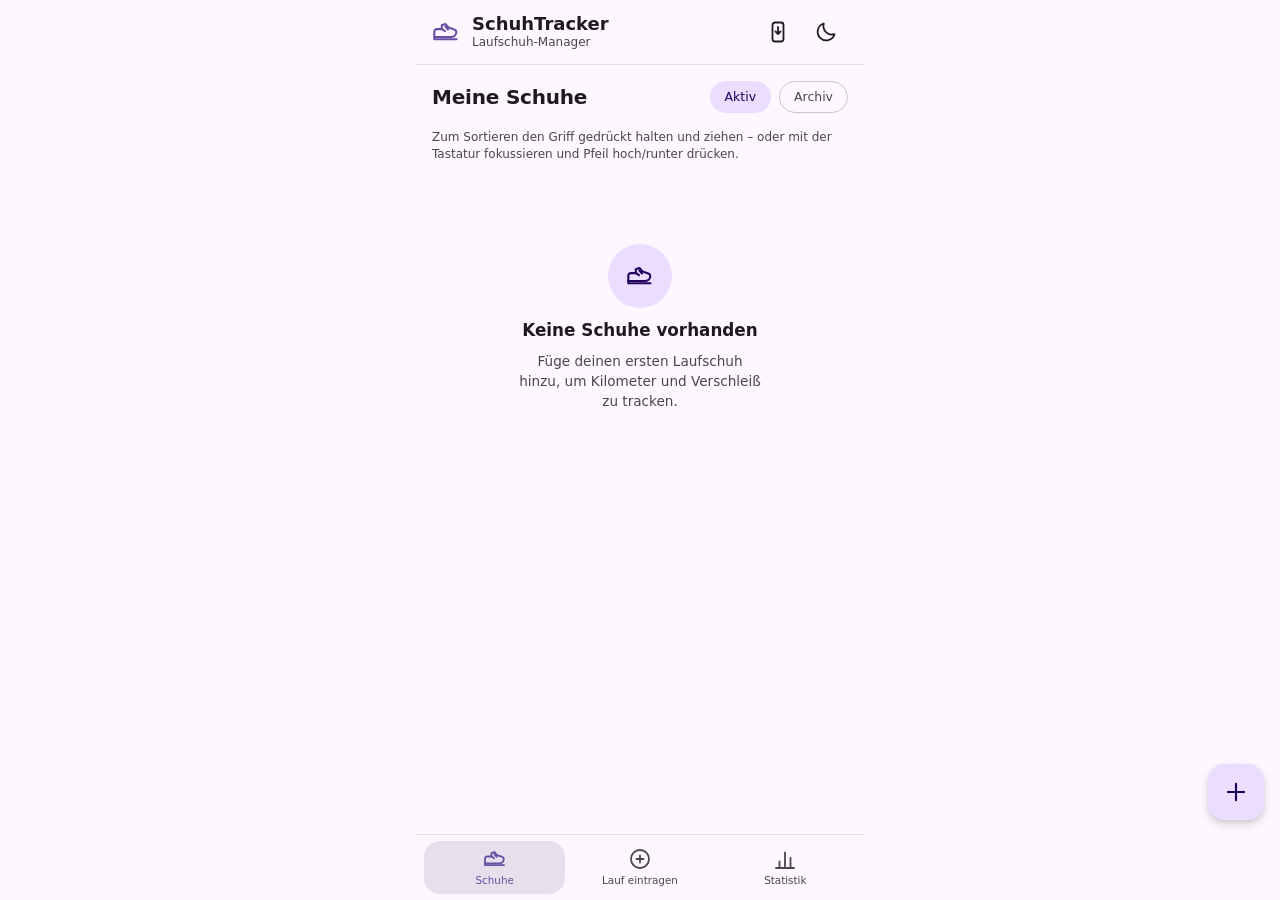
==== index.html @ de351fb3 "Initial SchuhTracker PWA implementation Adds the first complete version of SchuhTracker as a static," ====
<!DOCTYPE html>
<html lang="de">
<head>
<meta charset="utf-8">
<meta name="viewport" content="width=device-width, initial-scale=1">
<title>SchuhTracker</title>
<!-- Einstiegspunkt ist shoetracker.html. Diese Datei sorgt nur dafür, dass das
     Verzeichnis-Root (z.B. GitHub Pages unter /RunTrek/) nicht ins Leere läuft.
     Meta-Refresh statt Script: funktioniert auch ohne JavaScript. -->
<meta http-equiv="refresh" content="0; url=./shoetracker.html">
<link rel="canonical" href="./shoetracker.html">
<meta name="robots" content="noindex, follow">
<link rel="stylesheet" href="./assets/css/app.css">
</head>
<body>
<p class="noscript">
  SchuhTracker wird geladen … <a href="./shoetracker.html">Weiter zur App</a>
</p>
</body>
</html>
---- assets/css/app.css ----
/* SchuhTracker – Material-3-inspiriertes Design ohne externe Abhängigkeiten.
   Keine Webfonts, keine CDNs: alles lädt lokal und funktioniert offline. */

/* ---------- Design Tokens ---------- */
:root {
  color-scheme: light;

  --surface: #fef7ff;
  --surface-1: #f6f0f8;
  --surface-2: #efe7f2;
  --surface-variant: #e7e0ec;
  --on-surface: #1d1b20;
  --on-surface-variant: #49454f;

  --primary: #6750a4;
  --on-primary: #ffffff;
  --primary-container: #eaddff;
  --on-primary-container: #21005d;

  --outline-variant: #cac4d0;

  --error: #b3261e;
  --error-container: #f9dedc;

  --ok: #1e7a53;
  --ok-bg: #d5f2e4;
  --ok-fg: #0b4630;
  --warn: #9a6400;
  --warn-bg: #fdefcf;
  --warn-fg: #4f3400;
  --worn: #b3261e;
  --worn-bg: #fadad7;
  --worn-fg: #601410;

  --scrim: rgba(28, 25, 33, 0.5);
  --shadow-1: 0 1px 2px rgba(0, 0, 0, 0.12), 0 1px 3px rgba(0, 0, 0, 0.08);
  --shadow-2: 0 4px 10px rgba(0, 0, 0, 0.14), 0 2px 4px rgba(0, 0, 0, 0.08);

  --radius-s: 12px;
  --radius-m: 16px;
  --radius-l: 24px;

  --page: 448px;
  --nav-h: 64px;

  /* Systemschriften: optisch nah an Inter, aber ohne Netzwerk-Request. */
  --font: "Segoe UI Variable Text", "Segoe UI", system-ui, -apple-system,
    "Helvetica Neue", Roboto, "Noto Sans", Arial, sans-serif;
}

/* Dunkles Design. Bewusst zweimal notiert statt via light-dark(): diese
   Variante funktioniert auch in älteren WebViews.
   1) explizite Wahl des Nutzers, 2) Systemeinstellung ohne Gegenwahl. */
:root[data-theme="dark"] {
  color-scheme: dark;

  --surface: #141218;
  --surface-1: #1d1b20;
  --surface-2: #252229;
  --surface-variant: #2b2930;
  --on-surface: #e6e1e5;
  --on-surface-variant: #cac4d0;

  --primary: #d0bcff;
  --on-primary: #381e72;
  --primary-container: #4f378b;
  --on-primary-container: #eaddff;

  --outline-variant: #49454f;

  --error: #f2b8b5;
  --error-container: #8c1d18;

  --ok: #62d3a4;
  --ok-bg: #123d2c;
  --ok-fg: #9ef2cb;
  --warn: #efbe58;
  --warn-bg: #43330a;
  --warn-fg: #ffdf9e;
  --worn: #f2b8b5;
  --worn-bg: #4d1512;
  --worn-fg: #ffdad6;

  --scrim: rgba(0, 0, 0, 0.62);
}

@media (prefers-color-scheme: dark) {
  :root:not([data-theme="light"]) {
    color-scheme: dark;

    --surface: #141218;
    --surface-1: #1d1b20;
    --surface-2: #252229;
    --surface-variant: #2b2930;
    --on-surface: #e6e1e5;
    --on-surface-variant: #cac4d0;

    --primary: #d0bcff;
    --on-primary: #381e72;
    --primary-container: #4f378b;
    --on-primary-container: #eaddff;

    --outline-variant: #49454f;

    --error: #f2b8b5;
    --error-container: #8c1d18;

    --ok: #62d3a4;
    --ok-bg: #123d2c;
    --ok-fg: #9ef2cb;
    --warn: #efbe58;
    --warn-bg: #43330a;
    --warn-fg: #ffdf9e;
    --worn: #f2b8b5;
    --worn-bg: #4d1512;
    --worn-fg: #ffdad6;

    --scrim: rgba(0, 0, 0, 0.62);
  }
}

/* ---------- Reset ---------- */
*,
*::before,
*::after { box-sizing: border-box; }

html { -webkit-text-size-adjust: 100%; }

body {
  margin: 0;
  min-height: 100svh;
  display: flex;
  flex-direction: column;
  font-family: var(--font);
  font-size: 15px;
  line-height: 1.45;
  background: var(--surface);
  color: var(--on-surface);
  -webkit-tap-highlight-color: transparent;
  overscroll-behavior-y: contain;
}

/* Muss !important sein: Komponenten setzen display (grid/flex) und würden
   die UA-Regel für [hidden] sonst aushebeln. */
[hidden] { display: none !important; }

h1, h2, h3, h4, p, figure { margin: 0; }
img, svg { max-width: 100%; }
button, input, select, textarea { font: inherit; color: inherit; }

:where(a) { color: var(--primary); }

:focus-visible {
  outline: 2px solid var(--primary);
  outline-offset: 2px;
  border-radius: 6px;
}

.visually-hidden {
  position: absolute;
  width: 1px; height: 1px;
  margin: -1px; padding: 0;
  overflow: hidden;
  clip-path: inset(50%);
  white-space: nowrap;
}

.icon {
  width: 24px;
  height: 24px;
  flex: none;
  fill: none;
  stroke: currentColor;
  stroke-width: 1.8;
  stroke-linecap: round;
  stroke-linejoin: round;
}
.icon--sm { width: 18px; height: 18px; stroke-width: 2; }
.icon--lg { width: 28px; height: 28px; }
.icon--solid { fill: currentColor; stroke: none; }

/* ---------- App Bar ---------- */
.app-bar {
  position: sticky;
  top: 0;
  z-index: 30;
  display: flex;
  align-items: center;
  justify-content: space-between;
  gap: 12px;
  width: 100%;
  max-width: var(--page);
  margin-inline: auto;
  padding: 10px 16px;
  padding-top: calc(10px + env(safe-area-inset-top));
  background: var(--surface);
  border-bottom: 1px solid var(--surface-variant);
}

.app-bar__brand {
  display: flex;
  align-items: center;
  gap: 12px;
  min-width: 0;
}
.app-bar__brand > .icon { color: var(--primary); }
.app-bar__title { font-size: 1.125rem; font-weight: 600; line-height: 1.2; }
.app-bar__subtitle { font-size: 0.75rem; color: var(--on-surface-variant); }
.app-bar__actions { display: flex; align-items: center; gap: 4px; }

/* ---------- Layout ---------- */
.main {
  flex: 1;
  width: 100%;
  max-width: var(--page);
  margin-inline: auto;
  padding: 16px 16px calc(var(--nav-h) + 40px + env(safe-area-inset-bottom));
}

.panel { display: grid; gap: 16px; }

.panel__head {
  display: flex;
  align-items: center;
  justify-content: space-between;
  gap: 12px;
  flex-wrap: wrap;
}
.panel__title { font-size: 1.25rem; font-weight: 700; letter-spacing: -0.01em; }
.section-title { font-size: 0.95rem; font-weight: 600; }
.hint { font-size: 0.75rem; color: var(--on-surface-variant); }

.row { display: flex; gap: 10px; }
.row > .btn { flex: 1; }

/* ---------- Buttons ---------- */
.btn {
  display: inline-flex;
  align-items: center;
  justify-content: center;
  gap: 8px;
  min-height: 44px;
  padding: 10px 18px;
  border: 1px solid transparent;
  border-radius: var(--radius-s);
  background: transparent;
  font-size: 0.875rem;
  font-weight: 500;
  cursor: pointer;
  transition: background-color 0.15s, opacity 0.15s, border-color 0.15s;
}
.btn:disabled { opacity: 0.5; cursor: not-allowed; }

.btn--filled { background: var(--primary); color: var(--on-primary); box-shadow: var(--shadow-1); }
.btn--filled:hover:not(:disabled) { opacity: 0.92; }

.btn--tonal { background: var(--primary-container); color: var(--on-primary-container); }
.btn--tonal:hover:not(:disabled) { opacity: 0.9; }

.btn--outline { border-color: var(--outline-variant); color: var(--on-surface); }
.btn--outline:hover:not(:disabled) { background: var(--surface-variant); }

.btn--danger { border-color: var(--error); color: var(--error); }
.btn--danger:hover:not(:disabled) { background: var(--error-container); }

.btn--block { width: 100%; }
.btn--small { min-height: 36px; padding: 6px 12px; font-size: 0.78rem; }

.icon-btn {
  display: inline-flex;
  align-items: center;
  justify-content: center;
  width: 44px;
  height: 44px;
  border: 0;
  border-radius: 50%;
  background: transparent;
  color: inherit;
  cursor: pointer;
  transition: background-color 0.15s;
}
.icon-btn:hover { background: var(--surface-variant); }
.icon-btn--danger { color: var(--error); width: 36px; height: 36px; }

.fab {
  position: fixed;
  right: max(16px, env(safe-area-inset-right));
  bottom: calc(var(--nav-h) + 16px + env(safe-area-inset-bottom));
  z-index: 40;
  display: inline-flex;
  align-items: center;
  justify-content: center;
  width: 56px;
  height: 56px;
  border: 0;
  border-radius: var(--radius-m);
  background: var(--primary-container);
  color: var(--on-primary-container);
  box-shadow: var(--shadow-2);
  cursor: pointer;
  transition: transform 0.15s;
}
.fab:hover { transform: scale(1.05); }

/* ---------- Filter Chips ---------- */
.chips { display: flex; gap: 8px; }
.chip {
  min-height: 32px;
  padding: 4px 14px;
  border: 1px solid var(--outline-variant);
  border-radius: 999px;
  background: transparent;
  color: var(--on-surface-variant);
  font-size: 0.78rem;
  font-weight: 500;
  cursor: pointer;
  transition: background-color 0.15s, color 0.15s, border-color 0.15s;
}
.chip[aria-pressed="true"] {
  background: var(--primary-container);
  border-color: transparent;
  color: var(--on-primary-container);
}

/* ---------- Cards ---------- */
.card {
  display: grid;
  gap: 12px;
  padding: 16px;
  border: 1px solid var(--surface-variant);
  border-radius: var(--radius-l);
  background: var(--surface-1);
}

.shoe-list { display: grid; gap: 12px; list-style: none; margin: 0; padding: 0; }

/* Grid- und Flex-Kinder haben min-width:auto und würden sonst von langen
   Modellnamen aufgebläht -> horizontaler Scroll auf dem Handy. */
.shoe-list > li,
.shoe__head,
.meter,
.run__main { min-width: 0; }

.shoe {
  display: grid;
  gap: 12px;
  padding: 14px 16px;
  border: 1px solid var(--surface-variant);
  border-radius: var(--radius-l);
  background: var(--surface-1);
  transition: border-color 0.15s, box-shadow 0.15s;
}
.shoe:hover { border-color: var(--primary); }
.shoe.is-dragging {
  opacity: 0.6;
  box-shadow: var(--shadow-2);
  border-color: var(--primary);
}

.shoe__head { display: flex; align-items: center; gap: 10px; }
.shoe__handle {
  flex: none;
  width: 36px; height: 36px;
  margin-left: -6px;
  border: 0;
  border-radius: 8px;
  background: transparent;
  color: var(--on-surface-variant);
  cursor: grab;
  touch-action: none;
  display: inline-flex;
  align-items: center;
  justify-content: center;
}
.shoe__handle:active { cursor: grabbing; }
.shoe__handle:hover { background: var(--surface-variant); }

.shoe__emoji {
  flex: none;
  width: 44px; height: 44px;
  display: grid;
  place-items: center;
  border-radius: var(--radius-m);
  background: var(--surface);
  box-shadow: var(--shadow-1);
  font-size: 1.35rem;
}

.shoe__open {
  flex: 1;
  min-width: 0;
  display: flex;
  align-items: center;
  gap: 10px;
  padding: 0;
  border: 0;
  background: transparent;
  text-align: left;
  cursor: pointer;
}
.shoe__text { min-width: 0; }
.shoe__name {
  display: block;
  font-size: 1rem;
  font-weight: 700;
  line-height: 1.25;
  overflow: hidden;
  text-overflow: ellipsis;
  white-space: nowrap;
}
.shoe__brand {
  display: block;
  font-size: 0.75rem;
  color: var(--on-surface-variant);
  overflow: hidden;
  text-overflow: ellipsis;
  white-space: nowrap;
}

.badge {
  flex: none;
  padding: 3px 10px;
  border-radius: 999px;
  font-size: 0.68rem;
  font-weight: 600;
  white-space: nowrap;
}
.badge--ok { background: var(--ok-bg); color: var(--ok-fg); }
.badge--warn { background: var(--warn-bg); color: var(--warn-fg); }
.badge--worn { background: var(--worn-bg); color: var(--worn-fg); }

/* ---------- Progress ---------- */
.meter { display: grid; gap: 5px; }
.meter__labels {
  display: flex;
  justify-content: space-between;
  gap: 8px;
  font-size: 0.75rem;
  color: var(--on-surface-variant);
}
/* Linke Beschriftung kürzt, der Wert rechts bleibt immer vollständig lesbar. */
.meter__labels > span {
  min-width: 0;
  overflow: hidden;
  text-overflow: ellipsis;
  white-space: nowrap;
}
.meter__labels > b {
  flex: none;
  white-space: nowrap;
  color: var(--on-surface);
}
.meter__track {
  height: 10px;
  border-radius: 999px;
  background: var(--surface-variant);
  overflow: hidden;
}
.meter__bar {
  height: 100%;
  width: var(--value, 0%);
  border-radius: 999px;
  background: var(--ok);
  transition: width 0.45s ease;
}
.meter--ok .meter__bar { background: var(--ok); }
.meter--warn .meter__bar { background: var(--warn); }
.meter--worn .meter__bar { background: var(--worn); }
.meter--thin .meter__track { height: 8px; }

/* ---------- Forms ---------- */
.form { display: grid; gap: 16px; }
.field { display: grid; gap: 6px; }
.field__label { font-size: 0.75rem; font-weight: 500; color: var(--on-surface-variant); }
.field__row { display: grid; grid-template-columns: 1fr 1fr; gap: 12px; }

.input {
  width: 100%;
  min-height: 48px;
  padding: 12px 14px;
  border: 1px solid var(--outline-variant);
  border-radius: var(--radius-s);
  background: var(--surface);
  font-size: 0.9rem;
  transition: border-color 0.15s;
}
.input:focus { outline: none; border-color: var(--primary); box-shadow: inset 0 0 0 1px var(--primary); }
.input:user-invalid { border-color: var(--error); }
textarea.input { min-height: 72px; resize: vertical; }

.input-affix { position: relative; display: flex; align-items: center; }
.input-affix .input { padding-right: 44px; }
.input-affix__unit {
  position: absolute;
  right: 14px;
  font-size: 0.78rem;
  color: var(--on-surface-variant);
  pointer-events: none;
}

.emoji-field { display: flex; align-items: center; gap: 12px; }
.emoji-field .input { width: 72px; text-align: center; font-size: 1.35rem; }

/* ---------- Stats ---------- */
.stat-grid { display: grid; grid-template-columns: repeat(2, 1fr); gap: 12px; }
.stat {
  padding: 14px 16px;
  border: 1px solid var(--surface-variant);
  border-radius: var(--radius-m);
  background: var(--surface-1);
}
.stat__label { font-size: 0.72rem; color: var(--on-surface-variant); }
.stat__value { margin-top: 4px; font-size: 1.5rem; font-weight: 700; }
.stat__value--accent { color: var(--primary); }

.wear-list { display: grid; gap: 14px; }

/* ---------- Run list ---------- */
.run-list { display: grid; gap: 8px; list-style: none; margin: 0; padding: 0; }
.run {
  display: flex;
  align-items: center;
  justify-content: space-between;
  gap: 10px;
  padding: 10px 14px;
  border-radius: var(--radius-m);
  background: var(--surface-2);
  font-size: 0.8rem;
}
.run__main { min-width: 0; }
.run__distance { font-weight: 700; }
.run__shoe { color: var(--on-surface-variant); }
.run__notes {
  margin-top: 2px;
  font-size: 0.72rem;
  color: var(--on-surface-variant);
  overflow-wrap: anywhere;
}
.run__date { flex: none; color: var(--on-surface-variant); white-space: nowrap; }
.run-scroll { max-height: 210px; overflow-y: auto; padding-right: 4px; }

/* ---------- Empty state ---------- */
.empty {
  display: grid;
  justify-items: center;
  gap: 10px;
  padding: 48px 16px;
  text-align: center;
}
.empty__icon {
  display: grid;
  place-items: center;
  width: 64px; height: 64px;
  border-radius: 50%;
  background: var(--primary-container);
  color: var(--on-primary-container);
}
.empty__title { font-size: 1.05rem; font-weight: 600; }
.empty__text { max-width: 28ch; font-size: 0.85rem; color: var(--on-surface-variant); }

/* ---------- Bottom navigation ---------- */
.bottom-nav {
  position: fixed;
  left: 0; right: 0; bottom: 0;
  z-index: 30;
  display: flex;
  justify-content: space-around;
  align-items: stretch;
  gap: 4px;
  width: 100%;
  max-width: var(--page);
  margin-inline: auto;
  padding: 6px 8px;
  padding-bottom: calc(6px + env(safe-area-inset-bottom));
  background: var(--surface);
  border-top: 1px solid var(--surface-variant);
}
.nav-tab {
  flex: 1;
  display: grid;
  justify-items: center;
  gap: 2px;
  min-height: 52px;
  padding: 6px 4px;
  border: 0;
  border-radius: var(--radius-m);
  background: transparent;
  color: var(--on-surface-variant);
  font-size: 0.65rem;
  font-weight: 500;
  cursor: pointer;
  transition: color 0.15s, background-color 0.15s;
}
.nav-tab[aria-selected="true"] { color: var(--primary); background: var(--surface-variant); }

/* ---------- Dialogs ---------- */
.dialog {
  width: min(100%, var(--page));
  max-height: 88svh;
  margin: auto auto 0;
  padding: 0;
  border: 0;
  border-radius: var(--radius-l) var(--radius-l) 0 0;
  background: var(--surface);
  color: var(--on-surface);
  box-shadow: var(--shadow-2);
  overflow: hidden;
}
.dialog::backdrop { background: var(--scrim); }
.dialog__inner {
  max-height: 88svh;
  overflow-y: auto;
  padding: 20px 20px calc(20px + env(safe-area-inset-bottom));
  display: grid;
  gap: 16px;
}
.dialog__head {
  display: flex;
  align-items: flex-start;
  justify-content: space-between;
  gap: 12px;
}
.dialog__title { font-size: 1.05rem; font-weight: 700; line-height: 1.25; }
.dialog__text { font-size: 0.875rem; color: var(--on-surface-variant); }
.dialog__actions { display: flex; gap: 10px; }
.dialog__actions .btn { flex: 1; }
.dialog__actions .btn--shrink { flex: 0 0 auto; padding-inline: 16px; }

.detail-head { display: flex; align-items: center; gap: 12px; min-width: 0; }
.detail-head > div { min-width: 0; }
.dialog__title { overflow-wrap: anywhere; }
.detail-head__emoji { font-size: 1.75rem; }
.detail-head__brand { font-size: 0.75rem; color: var(--on-surface-variant); }

.detail-grid { display: grid; grid-template-columns: 1fr 1fr; gap: 12px; }
.detail-cell {
  padding: 10px 14px;
  border-radius: var(--radius-s);
  background: var(--surface-2);
}
.detail-cell__label { display: block; font-size: 0.72rem; color: var(--on-surface-variant); }
.detail-cell__value { font-weight: 500; }

@media (min-width: 640px) {
  .dialog { margin: auto; border-radius: var(--radius-l); }
}

/* ---------- Toast ---------- */
.toast {
  position: fixed;
  left: 50%;
  bottom: calc(var(--nav-h) + 24px + env(safe-area-inset-bottom));
  z-index: 60;
  transform: translate(-50%, 8px);
  max-width: min(92vw, 400px);
  padding: 10px 16px;
  border: 0;
  border-radius: var(--radius-s);
  background: var(--on-surface);
  color: var(--surface);
  font-size: 0.8rem;
  font-weight: 500;
  text-align: center;
  box-shadow: var(--shadow-2);
  opacity: 0;
  visibility: hidden;
  transition: opacity 0.2s, transform 0.2s, visibility 0.2s;
}
.toast.is-visible { opacity: 1; visibility: visible; transform: translate(-50%, 0); }
.toast--action { cursor: pointer; text-decoration: underline; }

/* ---------- noscript ---------- */
.noscript {
  margin: 16px;
  padding: 14px 16px;
  border-radius: var(--radius-m);
  background: var(--error-container);
  color: var(--on-surface);
  font-size: 0.85rem;
}

/* ---------- Motion ---------- */
@media (prefers-reduced-motion: reduce) {
  *, *::before, *::after {
    animation-duration: 0.01ms !important;
    transition-duration: 0.01ms !important;
    scroll-behavior: auto !important;
  }
}
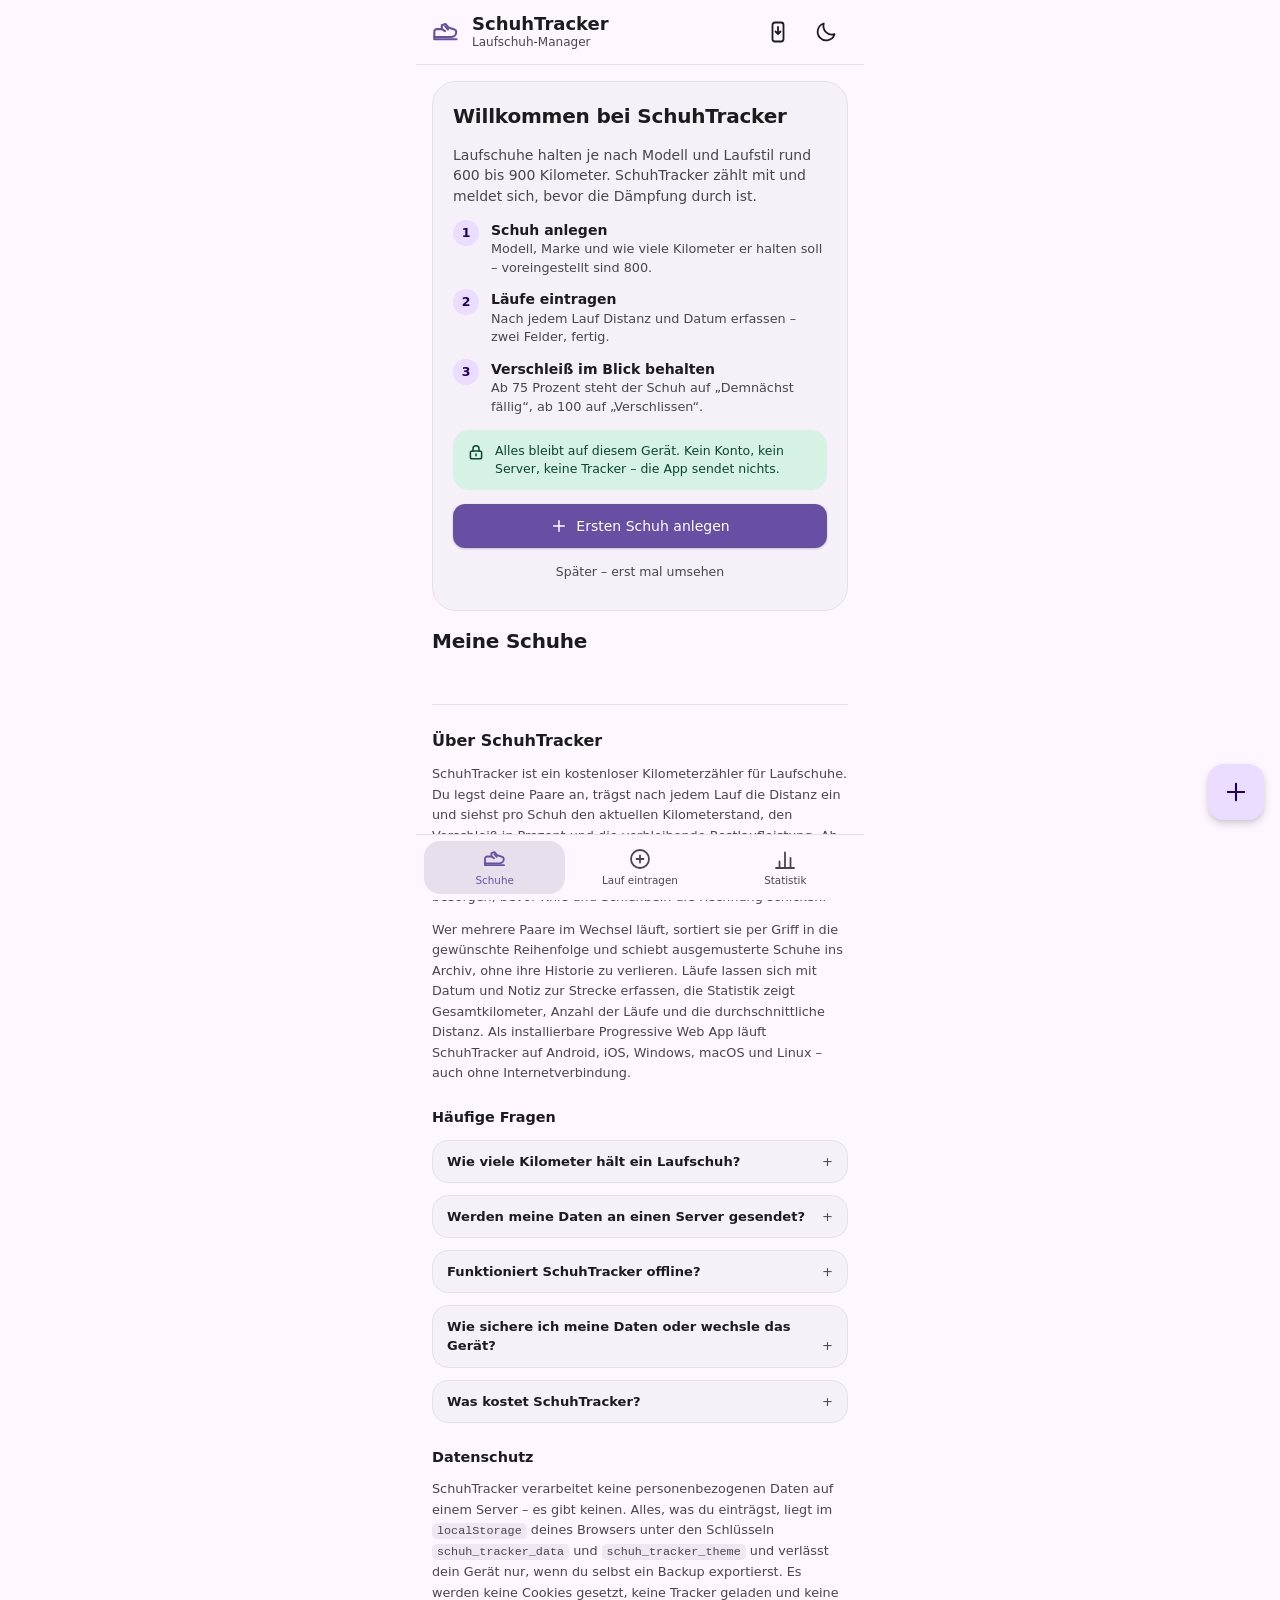
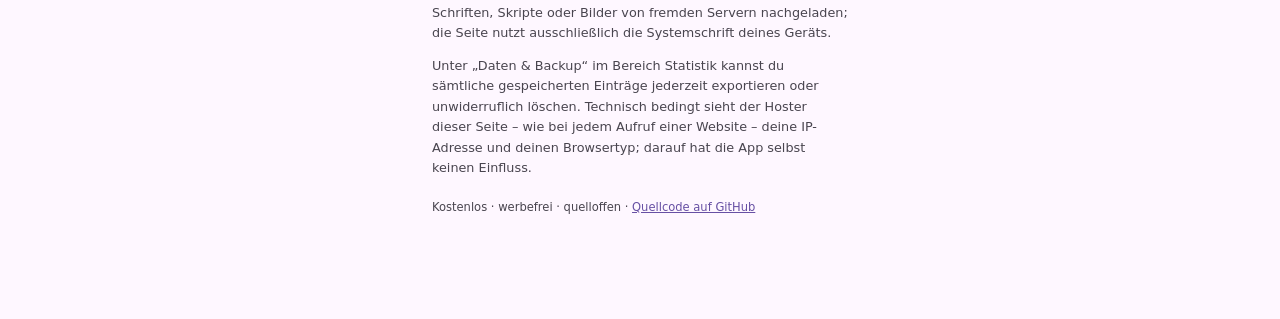
==== commit 5725d443: "Make index.html primary app shell Moves the full SchuhTracker app from `shoetracker.html` to `index." ====
--- a/index.html
+++ b/index.html
@@ -2,19 +2,651 @@
 <html lang="de">
 <head>
 <meta charset="utf-8">
-<meta name="viewport" content="width=device-width, initial-scale=1">
-<title>SchuhTracker</title>
-<!-- Einstiegspunkt ist shoetracker.html. Diese Datei sorgt nur dafür, dass das
-     Verzeichnis-Root (z.B. GitHub Pages unter /RunTrek/) nicht ins Leere läuft.
-     Meta-Refresh statt Script: funktioniert auch ohne JavaScript. -->
-<meta http-equiv="refresh" content="0; url=./shoetracker.html">
-<link rel="canonical" href="./shoetracker.html">
-<meta name="robots" content="noindex, follow">
+<meta name="viewport" content="width=device-width, initial-scale=1, viewport-fit=cover">
+
+<!-- Strikte CSP: keine externen Quellen, kein inline-Script, kein eval.
+     frame-ancestors/X-Frame-Options gehören in HTTP-Header (siehe _headers). -->
+<meta http-equiv="Content-Security-Policy" content="default-src 'none'; script-src 'self'; style-src 'self'; img-src 'self' data:; font-src 'self'; connect-src 'self'; manifest-src 'self'; worker-src 'self'; base-uri 'none'; form-action 'none'">
+<meta name="referrer" content="no-referrer">
+
+<title>SchuhTracker – Laufschuh-Kilometerzähler &amp; Verschleiß-Tracker</title>
+<meta name="description" content="SchuhTracker zählt die Kilometer deiner Laufschuhe, warnt vor Verschleiß und funktioniert offline. Installierbare PWA, alle Daten bleiben auf deinem Gerät – ohne Konto, ohne Tracking.">
+<meta name="robots" content="index, follow, max-image-preview:large">
+<meta name="author" content="RunTrek">
+<link rel="canonical" href="https://manuel-steinberg.github.io/RunTrek/">
+
+<meta property="og:type" content="website">
+<meta property="og:locale" content="de_DE">
+<meta property="og:site_name" content="SchuhTracker">
+<meta property="og:title" content="SchuhTracker – Laufschuh-Kilometerzähler">
+<meta property="og:description" content="Kilometer deiner Laufschuhe tracken, Verschleiß im Blick behalten – offline, ohne Konto, ohne Tracking.">
+<meta property="og:url" content="https://manuel-steinberg.github.io/RunTrek/">
+<meta property="og:image" content="https://manuel-steinberg.github.io/RunTrek/assets/og/og-image.png">
+<meta property="og:image:type" content="image/png">
+<meta property="og:image:width" content="1200">
+<meta property="og:image:height" content="630">
+<meta property="og:image:alt" content="SchuhTracker: zwei Laufschuh-Karten mit Kilometerstand und Verschleißbalken, daneben die Gesamtkilometer.">
+<meta name="twitter:card" content="summary_large_image">
+<meta name="twitter:title" content="SchuhTracker – Laufschuh-Kilometerzähler">
+<meta name="twitter:description" content="Kilometer deiner Laufschuhe tracken, Verschleiß im Blick behalten – offline, ohne Konto, ohne Tracking.">
+<meta name="twitter:image" content="https://manuel-steinberg.github.io/RunTrek/assets/og/og-image.png">
+<meta name="twitter:image:alt" content="SchuhTracker: zwei Laufschuh-Karten mit Kilometerstand und Verschleißbalken, daneben die Gesamtkilometer.">
+
+<meta name="theme-color" content="#fef7ff" media="(prefers-color-scheme: light)">
+<meta name="theme-color" content="#141218" media="(prefers-color-scheme: dark)">
+<meta name="color-scheme" content="light dark">
+<meta name="mobile-web-app-capable" content="yes">
+<meta name="apple-mobile-web-app-capable" content="yes">
+<meta name="apple-mobile-web-app-title" content="SchuhTracker">
+<meta name="apple-mobile-web-app-status-bar-style" content="black-translucent">
+
+<link rel="manifest" href="./manifest.webmanifest">
+<link rel="icon" href="./assets/icons/icon.svg" type="image/svg+xml">
+<link rel="apple-touch-icon" href="./assets/icons/apple-touch-icon.png">
 <link rel="stylesheet" href="./assets/css/app.css">
+<!-- Blockierend und winzig: setzt das Theme vor dem ersten Frame und fängt
+     beforeinstallprompt ab, bevor ein defer-Script laufen könnte. -->
+<script src="./assets/js/boot.js"></script>
+<script src="./assets/js/app.js" defer></script>
+
+<script type="application/ld+json">
+{
+  "@context": "https://schema.org",
+  "@type": "WebApplication",
+  "name": "SchuhTracker",
+  "alternateName": "Laufschuh-Kilometerzähler",
+  "description": "Progressive Web App zum Tracken der Laufleistung von Laufschuhen. Funktioniert offline, speichert alle Daten ausschließlich lokal auf dem Gerät.",
+  "applicationCategory": "HealthApplication",
+  "applicationSubCategory": "Running",
+  "operatingSystem": "Android, iOS, Windows, macOS, Linux",
+  "browserRequirements": "Benötigt JavaScript",
+  "inLanguage": "de",
+  "isAccessibleForFree": true,
+  "offers": { "@type": "Offer", "price": "0", "priceCurrency": "EUR" },
+  "featureList": [
+    "Kilometerstand pro Laufschuh",
+    "Verschleißwarnung ab 75 Prozent",
+    "Läufe mit Datum und Notizen erfassen",
+    "Statistik und Verschleiß-Übersicht",
+    "CSV-Export und JSON-Backup",
+    "Offline nutzbar, installierbar als App",
+    "Keine Konten, keine Cloud, keine Tracker"
+  ]
+}
+</script>
+
+<!-- FAQPage: jede Frage steht wortgleich sichtbar im <footer class="about">.
+     Ohne sichtbare Entsprechung ist das Markup laut Google-Richtlinie ungültig. -->
+<script type="application/ld+json">
+{
+  "@context": "https://schema.org",
+  "@type": "FAQPage",
+  "inLanguage": "de",
+  "mainEntity": [
+    {
+      "@type": "Question",
+      "name": "Wie viele Kilometer hält ein Laufschuh?",
+      "acceptedAnswer": {
+        "@type": "Answer",
+        "text": "Als Faustregel gelten 600 bis 900 Kilometer. Die tatsächliche Haltbarkeit hängt von Körpergewicht, Laufstil, Untergrund und Dämpfungsmaterial ab. SchuhTracker ist deshalb pro Schuh einstellbar und startet mit 800 Kilometern als Vorgabe."
+      }
+    },
+    {
+      "@type": "Question",
+      "name": "Werden meine Daten an einen Server gesendet?",
+      "acceptedAnswer": {
+        "@type": "Answer",
+        "text": "Nein. SchuhTracker speichert Schuhe und Läufe ausschließlich im lokalen Speicher deines Browsers. Es gibt kein Konto, keine Anmeldung, keine Cloud und keine Analyse- oder Werbeskripte. Die App lädt ausschließlich ihre eigenen Dateien."
+      }
+    },
+    {
+      "@type": "Question",
+      "name": "Funktioniert SchuhTracker offline?",
+      "acceptedAnswer": {
+        "@type": "Answer",
+        "text": "Ja. Nach dem ersten Aufruf liegt die App im Cache des Browsers und lässt sich als Progressive Web App auf dem Startbildschirm installieren. Danach startet sie auch ohne Internetverbindung."
+      }
+    },
+    {
+      "@type": "Question",
+      "name": "Wie sichere ich meine Daten oder wechsle das Gerät?",
+      "acceptedAnswer": {
+        "@type": "Answer",
+        "text": "Im Bereich Statistik gibt es unter „Daten & Backup“ einen Export als JSON-Datei. Diese Datei lässt sich auf einem anderen Gerät oder in einem anderen Browser wieder einspielen. Zusätzlich gibt es einen CSV-Export für Excel."
+      }
+    },
+    {
+      "@type": "Question",
+      "name": "Was kostet SchuhTracker?",
+      "acceptedAnswer": {
+        "@type": "Answer",
+        "text": "Nichts. Die App ist kostenlos, werbefrei und funktioniert ohne Benutzerkonto."
+      }
+    }
+  ]
+}
+</script>
 </head>
 <body>
-<p class="noscript">
-  SchuhTracker wird geladen … <a href="./shoetracker.html">Weiter zur App</a>
-</p>
+
+<!-- Icon-Sprite: ersetzt die Material-Symbols-Webfont (kein Google-Request). -->
+<svg class="visually-hidden" aria-hidden="true" focusable="false" xmlns="http://www.w3.org/2000/svg">
+  <symbol id="i-shoe" viewBox="0 0 24 24">
+    <path d="M2 16.3h14.6a4.2 4.2 0 0 0 4.2-4.2c0-1-.6-1.9-1.6-2.2l-5.1-1.8-2.6-3-3.1 1.1v3.3H4.2A2.2 2.2 0 0 0 2 11.7z"/>
+    <path d="M2 16.3v1.9h19"/>
+    <path d="m8.6 9.5 2.5 1.7M11.4 7.2l2.3 2.6"/>
+  </symbol>
+  <symbol id="i-sun" viewBox="0 0 24 24">
+    <circle cx="12" cy="12" r="4"/>
+    <path d="M12 2.5v2M12 19.5v2M4.6 4.6l1.4 1.4M18 18l1.4 1.4M2.5 12h2M19.5 12h2M4.6 19.4 6 18M18 6l1.4-1.4"/>
+  </symbol>
+  <symbol id="i-moon" viewBox="0 0 24 24">
+    <path d="M20.5 14.2A8.6 8.6 0 0 1 9.8 3.5a8.6 8.6 0 1 0 10.7 10.7z"/>
+  </symbol>
+  <symbol id="i-plus" viewBox="0 0 24 24"><path d="M12 5v14M5 12h14"/></symbol>
+  <symbol id="i-plus-circle" viewBox="0 0 24 24">
+    <circle cx="12" cy="12" r="9"/><path d="M12 8.5v7M8.5 12h7"/>
+  </symbol>
+  <symbol id="i-chart" viewBox="0 0 24 24">
+    <path d="M3 21h18"/><path d="M6.5 21v-6.5M12 21V5.5M17.5 21v-10"/>
+  </symbol>
+  <symbol id="i-download" viewBox="0 0 24 24">
+    <path d="M12 3.5v11M7.5 10.5 12 15l4.5-4.5"/><path d="M4 18v1.5A1.5 1.5 0 0 0 5.5 21h13a1.5 1.5 0 0 0 1.5-1.5V18"/>
+  </symbol>
+  <symbol id="i-upload" viewBox="0 0 24 24">
+    <path d="M12 15V3.5M7.5 8 12 3.5 16.5 8"/><path d="M4 18v1.5A1.5 1.5 0 0 0 5.5 21h13a1.5 1.5 0 0 0 1.5-1.5V18"/>
+  </symbol>
+  <symbol id="i-close" viewBox="0 0 24 24"><path d="m6 6 12 12M18 6 6 18"/></symbol>
+  <symbol id="i-archive" viewBox="0 0 24 24">
+    <rect x="3" y="4.5" width="18" height="4" rx="1"/><path d="M5 8.5v10a1 1 0 0 0 1 1h12a1 1 0 0 0 1-1v-10"/><path d="M10 13h4"/>
+  </symbol>
+  <symbol id="i-unarchive" viewBox="0 0 24 24">
+    <rect x="3" y="4.5" width="18" height="4" rx="1"/><path d="M5 8.5v10a1 1 0 0 0 1 1h12a1 1 0 0 0 1-1v-10"/><path d="M12 17v-5M9.6 14.4 12 12l2.4 2.4"/>
+  </symbol>
+  <symbol id="i-trash" viewBox="0 0 24 24">
+    <path d="M4 6.5h16M9.5 6.5v-2h5v2"/><path d="m6.5 6.5 1 13h9l1-13"/><path d="M10.5 10v6M13.5 10v6"/>
+  </symbol>
+  <symbol id="i-drag" viewBox="0 0 24 24" class="icon--solid">
+    <circle cx="9" cy="6" r="1.5"/><circle cx="15" cy="6" r="1.5"/>
+    <circle cx="9" cy="12" r="1.5"/><circle cx="15" cy="12" r="1.5"/>
+    <circle cx="9" cy="18" r="1.5"/><circle cx="15" cy="18" r="1.5"/>
+  </symbol>
+  <symbol id="i-lock" viewBox="0 0 24 24">
+    <rect x="4.5" y="10.5" width="15" height="10.5" rx="2.5"/>
+    <path d="M8 10.5V7.8a4 4 0 0 1 8 0v2.7"/><path d="M12 14.5v2.5"/>
+  </symbol>
+  <symbol id="i-install" viewBox="0 0 24 24">
+    <rect x="6.5" y="2.5" width="11" height="19" rx="2.5"/><path d="M12 7v7M9.5 11.5 12 14l2.5-2.5"/>
+  </symbol>
+</svg>
+
+<header class="app-bar">
+  <div class="app-bar__brand">
+    <svg class="icon icon--lg" aria-hidden="true"><use href="#i-shoe"/></svg>
+    <div>
+      <h1 class="app-bar__title">SchuhTracker</h1>
+      <p class="app-bar__subtitle">Laufschuh-Manager</p>
+    </div>
+  </div>
+  <div class="app-bar__actions">
+    <button type="button" id="install-btn" class="icon-btn" hidden aria-label="App installieren" title="App installieren">
+      <svg class="icon" aria-hidden="true"><use href="#i-install"/></svg>
+    </button>
+    <button type="button" id="theme-btn" class="icon-btn" aria-label="Dunkles Design umschalten" aria-pressed="false">
+      <svg class="icon" aria-hidden="true"><use href="#i-moon" id="theme-icon"/></svg>
+    </button>
+  </div>
+</header>
+
+<noscript>
+  <p class="noscript">SchuhTracker benötigt JavaScript. Die App läuft vollständig in deinem Browser – es werden keine Daten an einen Server gesendet.</p>
+</noscript>
+
+<main class="main">
+
+  <!-- Schuhe -->
+  <section id="panel-shoes" class="panel" role="tabpanel" aria-labelledby="tab-shoes" tabindex="-1">
+    <!-- Erstkontakt. Steht bewusst im HTML statt im JS: So sieht ein Besucher
+         (und ein Crawler) sofort, was die App tut, ohne auf app.js zu warten.
+         boot.js blendet den Block vor dem ersten Frame aus, wenn er erledigt ist. -->
+    <section class="onboarding" id="onboarding" aria-labelledby="onboarding-title">
+      <h2 class="onboarding__title" id="onboarding-title">Willkommen bei SchuhTracker</h2>
+      <p class="onboarding__lead">
+        Laufschuhe halten je nach Modell und Laufstil rund 600 bis 900&nbsp;Kilometer.
+        SchuhTracker zählt mit und meldet sich, bevor die Dämpfung durch ist.
+      </p>
+
+      <ol class="steps">
+        <li class="step">
+          <span class="step__num" aria-hidden="true">1</span>
+          <span class="step__body">
+            <b class="step__title">Schuh anlegen</b>
+            <span class="step__text">Modell, Marke und wie viele Kilometer er halten soll – voreingestellt sind 800.</span>
+          </span>
+        </li>
+        <li class="step">
+          <span class="step__num" aria-hidden="true">2</span>
+          <span class="step__body">
+            <b class="step__title">Läufe eintragen</b>
+            <span class="step__text">Nach jedem Lauf Distanz und Datum erfassen – zwei Felder, fertig.</span>
+          </span>
+        </li>
+        <li class="step">
+          <span class="step__num" aria-hidden="true">3</span>
+          <span class="step__body">
+            <b class="step__title">Verschleiß im Blick behalten</b>
+            <span class="step__text">Ab 75&nbsp;Prozent steht der Schuh auf „Demnächst fällig“, ab 100 auf „Verschlissen“.</span>
+          </span>
+        </li>
+      </ol>
+
+      <p class="onboarding__privacy">
+        <svg class="icon icon--sm" aria-hidden="true"><use href="#i-lock"/></svg>
+        <span>Alles bleibt auf diesem Gerät. Kein Konto, kein Server, keine Tracker – die App sendet nichts.</span>
+      </p>
+
+      <div class="onboarding__actions">
+        <button type="button" class="btn btn--filled btn--block" id="onboarding-start">
+          <svg class="icon icon--sm" aria-hidden="true"><use href="#i-plus"/></svg>
+          Ersten Schuh anlegen
+        </button>
+        <button type="button" class="btn btn--small onboarding__skip" id="onboarding-skip">
+          Später – erst mal umsehen
+        </button>
+      </div>
+    </section>
+
+    <div class="panel__head" id="shoes-head">
+      <h2 class="panel__title">Meine Schuhe</h2>
+      <div class="chips" role="group" aria-label="Schuhe filtern" id="shoes-filter">
+        <button type="button" class="chip" id="filter-active" data-filter="active" aria-pressed="true">Aktiv</button>
+        <button type="button" class="chip" id="filter-archived" data-filter="archived" aria-pressed="false">Archiv</button>
+      </div>
+    </div>
+
+    <p class="hint" id="reorder-hint">
+      Zum Sortieren den Griff gedrückt halten und ziehen – oder mit der Tastatur fokussieren und Pfeil&nbsp;hoch/runter drücken.
+    </p>
+
+    <ul class="shoe-list" id="shoes-list" aria-describedby="reorder-hint"></ul>
+
+    <div class="empty" id="shoes-empty" hidden>
+      <div class="empty__icon">
+        <svg class="icon icon--lg" aria-hidden="true"><use href="#i-shoe"/></svg>
+      </div>
+      <h3 class="empty__title" id="empty-title">Keine Schuhe vorhanden</h3>
+      <p class="empty__text" id="empty-text">Füge deinen ersten Laufschuh hinzu, um Kilometer und Verschleiß zu tracken.</p>
+      <button type="button" class="btn btn--tonal" id="empty-action">
+        <svg class="icon icon--sm" aria-hidden="true"><use href="#i-plus"/></svg>
+        Schuh hinzufügen
+      </button>
+    </div>
+  </section>
+
+  <!-- Lauf eintragen -->
+  <section id="panel-log" class="panel" role="tabpanel" aria-labelledby="tab-log" tabindex="-1" hidden>
+    <h2 class="panel__title">Lauf eintragen</h2>
+
+    <!-- Ohne aktiven Schuh ist das Formular eine Sackgasse: statt eines
+         deaktivierten Auswahlfelds zeigt die App den nächsten Schritt. -->
+    <div class="notice" id="log-no-shoes" hidden>
+      <p class="notice__text">
+        Du hast noch keinen aktiven Laufschuh. Lege zuerst einen an –
+        danach kannst du hier deine Läufe eintragen.
+      </p>
+      <button type="button" class="btn btn--tonal" id="log-add-shoe">
+        <svg class="icon icon--sm" aria-hidden="true"><use href="#i-plus"/></svg>
+        Schuh anlegen
+      </button>
+    </div>
+
+    <form class="form card" id="run-form" novalidate>
+      <div class="field">
+        <label class="field__label" for="run-shoe-id">Laufschuh auswählen</label>
+        <select class="input" id="run-shoe-id" name="shoeId" required></select>
+      </div>
+
+      <div class="field">
+        <label class="field__label" for="run-distance">Distanz (km)</label>
+        <div class="input-affix">
+          <input class="input" type="number" id="run-distance" name="distance" inputmode="decimal"
+                 step="0.1" min="0.1" max="999" placeholder="z.B. 10,5" required>
+          <span class="input-affix__unit" aria-hidden="true">km</span>
+        </div>
+      </div>
+
+      <div class="field">
+        <label class="field__label" for="run-date">Datum</label>
+        <input class="input" type="date" id="run-date" name="date" required>
+      </div>
+
+      <div class="field">
+        <label class="field__label" for="run-notes">Notizen / Strecke (optional)</label>
+        <textarea class="input" id="run-notes" name="notes" rows="2" maxlength="280"
+                  placeholder="z.B. lockerer Dauerlauf im Park"></textarea>
+      </div>
+
+      <button type="submit" class="btn btn--filled btn--block">
+        <svg class="icon icon--sm" aria-hidden="true"><use href="#i-plus"/></svg>
+        Lauf speichern
+      </button>
+    </form>
+
+    <section>
+      <h3 class="section-title">Letzte Läufe</h3>
+      <ul class="run-list" id="recent-runs-list"></ul>
+    </section>
+  </section>
+
+  <!-- Statistik -->
+  <section id="panel-stats" class="panel" role="tabpanel" aria-labelledby="tab-stats" tabindex="-1" hidden>
+    <h2 class="panel__title">Statistik</h2>
+
+    <div class="stat-grid">
+      <div class="stat">
+        <p class="stat__label" id="lbl-total-km">Gesamtkilometer</p>
+        <p class="stat__value stat__value--accent" id="stat-total-km" aria-labelledby="lbl-total-km">0 km</p>
+      </div>
+      <div class="stat">
+        <p class="stat__label" id="lbl-active-shoes">Aktive Schuhe</p>
+        <p class="stat__value" id="stat-active-shoes" aria-labelledby="lbl-active-shoes">0</p>
+      </div>
+      <div class="stat">
+        <p class="stat__label" id="lbl-total-runs">Gesamte Läufe</p>
+        <p class="stat__value" id="stat-total-runs" aria-labelledby="lbl-total-runs">0</p>
+      </div>
+      <div class="stat">
+        <p class="stat__label" id="lbl-avg">Ø Laufdistanz</p>
+        <p class="stat__value" id="stat-avg-distance" aria-labelledby="lbl-avg">0 km</p>
+      </div>
+    </div>
+
+    <section class="card">
+      <h3 class="section-title">Verschleiß-Übersicht</h3>
+      <div class="wear-list" id="wear-distribution"></div>
+    </section>
+
+    <section class="card">
+      <h3 class="section-title">Daten &amp; Backup</h3>
+      <p class="hint">
+        Alle Daten liegen ausschließlich in diesem Browser. Es gibt keinen Server und keine Cloud –
+        darum ist ein regelmäßiges Backup die einzige Absicherung gegen Datenverlust.
+      </p>
+      <div class="row">
+        <button type="button" class="btn btn--tonal" id="export-json-btn">
+          <svg class="icon icon--sm" aria-hidden="true"><use href="#i-download"/></svg>
+          Backup
+        </button>
+        <button type="button" class="btn btn--outline" id="import-json-btn">
+          <svg class="icon icon--sm" aria-hidden="true"><use href="#i-upload"/></svg>
+          Wiederherstellen
+        </button>
+      </div>
+      <button type="button" class="btn btn--outline btn--block btn--small" id="export-csv-btn">
+        <svg class="icon icon--sm" aria-hidden="true"><use href="#i-download"/></svg>
+        Als CSV exportieren (Excel)
+      </button>
+      <input type="file" id="import-file" accept="application/json,.json" class="visually-hidden" tabindex="-1" aria-hidden="true">
+
+      <hr class="rule">
+      <p class="hint">
+        Löscht Schuhe, Läufe und die Design-Einstellung endgültig aus diesem Browser –
+        etwa bevor du das Gerät weitergibst. Ein zuvor exportiertes Backup bleibt erhalten.
+      </p>
+      <button type="button" class="btn btn--danger btn--block btn--small" id="delete-all-btn">
+        <svg class="icon icon--sm" aria-hidden="true"><use href="#i-trash"/></svg>
+        Alle Daten von diesem Gerät löschen
+      </button>
+    </section>
+  </section>
+
+
+  <!-- Eine reine App-Shell hat kaum indexierbaren Text. Dieser Abschnitt trägt
+       ihn nach, beantwortet echte Einstiegsfragen und ist zugleich die
+       Datenschutzerklärung. Sichtbar nur im Schuhe-Tab (siehe app.js). -->
+  <footer class="about" id="about">
+    <h2 class="about__title">Über SchuhTracker</h2>
+
+    <p class="about__text">
+      SchuhTracker ist ein kostenloser Kilometerzähler für Laufschuhe. Du legst deine
+      Paare an, trägst nach jedem Lauf die Distanz ein und siehst pro Schuh den
+      aktuellen Kilometerstand, den Verschleiß in Prozent und die verbleibende
+      Restlaufleistung. Ab 75&nbsp;Prozent wechselt der Schuh auf „Demnächst fällig“,
+      ab 100&nbsp;Prozent auf „Verschlissen“ – früh genug, um Ersatz zu besorgen,
+      bevor Knie und Schienbein die Rechnung schicken.
+    </p>
+    <p class="about__text">
+      Wer mehrere Paare im Wechsel läuft, sortiert sie per Griff in die gewünschte
+      Reihenfolge und schiebt ausgemusterte Schuhe ins Archiv, ohne ihre Historie zu
+      verlieren. Läufe lassen sich mit Datum und Notiz zur Strecke erfassen, die
+      Statistik zeigt Gesamtkilometer, Anzahl der Läufe und die durchschnittliche
+      Distanz. Als installierbare Progressive Web App läuft SchuhTracker auf Android,
+      iOS, Windows, macOS und Linux – auch ohne Internetverbindung.
+    </p>
+
+    <h3 class="about__subtitle">Häufige Fragen</h3>
+
+    <details class="faq">
+      <summary class="faq__q">Wie viele Kilometer hält ein Laufschuh?</summary>
+      <p class="faq__a">Als Faustregel gelten 600 bis 900 Kilometer. Die tatsächliche
+      Haltbarkeit hängt von Körpergewicht, Laufstil, Untergrund und Dämpfungsmaterial ab.
+      SchuhTracker ist deshalb pro Schuh einstellbar und startet mit 800 Kilometern als
+      Vorgabe.</p>
+    </details>
+
+    <details class="faq">
+      <summary class="faq__q">Werden meine Daten an einen Server gesendet?</summary>
+      <p class="faq__a">Nein. SchuhTracker speichert Schuhe und Läufe ausschließlich im
+      lokalen Speicher deines Browsers. Es gibt kein Konto, keine Anmeldung, keine Cloud
+      und keine Analyse- oder Werbeskripte. Die App lädt ausschließlich ihre eigenen
+      Dateien.</p>
+    </details>
+
+    <details class="faq">
+      <summary class="faq__q">Funktioniert SchuhTracker offline?</summary>
+      <p class="faq__a">Ja. Nach dem ersten Aufruf liegt die App im Cache des Browsers und
+      lässt sich als Progressive Web App auf dem Startbildschirm installieren. Danach
+      startet sie auch ohne Internetverbindung.</p>
+    </details>
+
+    <details class="faq">
+      <summary class="faq__q">Wie sichere ich meine Daten oder wechsle das Gerät?</summary>
+      <p class="faq__a">Im Bereich Statistik gibt es unter „Daten &amp; Backup“ einen Export
+      als JSON-Datei. Diese Datei lässt sich auf einem anderen Gerät oder in einem anderen
+      Browser wieder einspielen. Zusätzlich gibt es einen CSV-Export für Excel.</p>
+    </details>
+
+    <details class="faq">
+      <summary class="faq__q">Was kostet SchuhTracker?</summary>
+      <p class="faq__a">Nichts. Die App ist kostenlos, werbefrei und funktioniert ohne
+      Benutzerkonto.</p>
+    </details>
+
+    <h3 class="about__subtitle" id="datenschutz">Datenschutz</h3>
+    <p class="about__text">
+      SchuhTracker verarbeitet keine personenbezogenen Daten auf einem Server – es gibt
+      keinen. Alles, was du einträgst, liegt im <code>localStorage</code> deines Browsers
+      unter den Schlüsseln <code>schuh_tracker_data</code> und
+      <code>schuh_tracker_theme</code> und verlässt dein Gerät nur, wenn du selbst ein
+      Backup exportierst. Es werden keine Cookies gesetzt, keine Tracker geladen und keine
+      Schriften, Skripte oder Bilder von fremden Servern nachgeladen; die Seite nutzt
+      ausschließlich die Systemschrift deines Geräts.
+    </p>
+    <p class="about__text">
+      Unter „Daten &amp; Backup“ im Bereich Statistik kannst du sämtliche gespeicherten
+      Einträge jederzeit exportieren oder unwiderruflich löschen. Technisch bedingt sieht
+      der Hoster dieser Seite – wie bei jedem Aufruf einer Website – deine IP-Adresse und
+      deinen Browsertyp; darauf hat die App selbst keinen Einfluss.
+    </p>
+
+    <p class="about__meta">
+      Kostenlos · werbefrei · quelloffen ·
+      <a href="https://github.com/Manuel-Steinberg/RunTrek" rel="noopener">Quellcode auf GitHub</a>
+    </p>
+  </footer>
+
+</main>
+
+<button type="button" class="fab" id="add-shoe-btn" aria-label="Schuh hinzufügen" title="Schuh hinzufügen">
+  <svg class="icon icon--lg" aria-hidden="true"><use href="#i-plus"/></svg>
+</button>
+
+<nav class="bottom-nav" role="tablist" aria-label="Hauptbereiche">
+  <button type="button" class="nav-tab" role="tab" id="tab-shoes" data-tab="shoes"
+          aria-controls="panel-shoes" aria-selected="true">
+    <svg class="icon" aria-hidden="true"><use href="#i-shoe"/></svg>
+    Schuhe
+  </button>
+  <button type="button" class="nav-tab" role="tab" id="tab-log" data-tab="log"
+          aria-controls="panel-log" aria-selected="false" tabindex="-1">
+    <svg class="icon" aria-hidden="true"><use href="#i-plus-circle"/></svg>
+    Lauf eintragen
+  </button>
+  <button type="button" class="nav-tab" role="tab" id="tab-stats" data-tab="stats"
+          aria-controls="panel-stats" aria-selected="false" tabindex="-1">
+    <svg class="icon" aria-hidden="true"><use href="#i-chart"/></svg>
+    Statistik
+  </button>
+</nav>
+
+<!-- Schuh anlegen -->
+<dialog class="dialog" id="dialog-add-shoe" aria-labelledby="add-shoe-title">
+  <div class="dialog__inner">
+    <div class="dialog__head">
+      <h2 class="dialog__title" id="add-shoe-title">Neuen Laufschuh hinzufügen</h2>
+      <button type="button" class="icon-btn" data-close-dialog aria-label="Dialog schließen">
+        <svg class="icon" aria-hidden="true"><use href="#i-close"/></svg>
+      </button>
+    </div>
+
+    <form class="form" id="shoe-form" novalidate>
+      <div class="field">
+        <label class="field__label" for="shoe-name">Modellname</label>
+        <input class="input" type="text" id="shoe-name" name="name" maxlength="60"
+               placeholder="z.B. Nike Pegasus 40" autocomplete="off" required>
+      </div>
+
+      <div class="field">
+        <label class="field__label" for="shoe-brand">Marke / Hersteller</label>
+        <input class="input" type="text" id="shoe-brand" name="brand" maxlength="40"
+               placeholder="z.B. Nike, Adidas, Brooks" autocomplete="off" required>
+      </div>
+
+      <div class="field__row">
+        <div class="field">
+          <label class="field__label" for="shoe-max-km">Max. Kilometer</label>
+          <input class="input" type="number" id="shoe-max-km" name="maxKm" inputmode="numeric"
+                 value="800" min="50" max="5000" step="10" required>
+        </div>
+        <div class="field">
+          <label class="field__label" for="shoe-initial-km">Bereits gelaufen</label>
+          <input class="input" type="number" id="shoe-initial-km" name="initialKm" inputmode="decimal"
+                 value="0" min="0" max="5000" step="0.1" required>
+        </div>
+      </div>
+
+      <div class="field">
+        <label class="field__label" for="shoe-purchase-date">Kaufdatum</label>
+        <input class="input" type="date" id="shoe-purchase-date" name="purchaseDate" required>
+      </div>
+
+      <div class="field">
+        <label class="field__label" for="shoe-icon">Schuh-Icon / Emoji</label>
+        <div class="emoji-field">
+          <input class="input" type="text" id="shoe-icon" name="icon" value="👟" maxlength="4"
+                 autocomplete="off" aria-describedby="shoe-icon-hint">
+          <span class="hint" id="shoe-icon-hint">Wähle ein Emoji für deinen Schuh, z.B. 👟, 🏃, ⚡</span>
+        </div>
+      </div>
+
+      <button type="submit" class="btn btn--filled btn--block">Schuh speichern</button>
+    </form>
+  </div>
+</dialog>
+
+<!-- Schuh-Detail -->
+<dialog class="dialog" id="dialog-shoe-detail" aria-labelledby="detail-name">
+  <div class="dialog__inner">
+    <div class="dialog__head">
+      <div class="detail-head">
+        <span class="detail-head__emoji" id="detail-icon" aria-hidden="true">👟</span>
+        <div>
+          <h2 class="dialog__title" id="detail-name">Schuh</h2>
+          <p class="detail-head__brand" id="detail-brand">Marke</p>
+        </div>
+      </div>
+      <button type="button" class="icon-btn" data-close-dialog aria-label="Dialog schließen">
+        <svg class="icon" aria-hidden="true"><use href="#i-close"/></svg>
+      </button>
+    </div>
+
+    <div class="card">
+      <div class="meter" id="detail-meter">
+        <div class="meter__labels">
+          <span>Kilometerstand</span>
+          <b id="detail-km-text">0 / 0 km</b>
+        </div>
+        <div class="meter__track">
+          <div class="meter__bar" id="detail-progress-bar"></div>
+        </div>
+      </div>
+    </div>
+
+    <div class="detail-grid">
+      <div class="detail-cell">
+        <span class="detail-cell__label">Kaufdatum</span>
+        <span class="detail-cell__value" id="detail-purchase-date">–</span>
+      </div>
+      <div class="detail-cell">
+        <span class="detail-cell__label">Verbleibend</span>
+        <span class="detail-cell__value" id="detail-remaining-km">–</span>
+      </div>
+    </div>
+
+    <section>
+      <h3 class="section-title">Läufe mit diesem Schuh</h3>
+      <ul class="run-list run-scroll" id="detail-runs-list"></ul>
+    </section>
+
+    <div class="dialog__actions">
+      <button type="button" class="btn btn--outline" id="detail-archive-btn">
+        <svg class="icon icon--sm" aria-hidden="true"><use href="#i-archive" id="detail-archive-icon"/></svg>
+        <span id="detail-archive-text">Archivieren</span>
+      </button>
+      <button type="button" class="btn btn--danger btn--shrink" id="detail-delete-btn" aria-label="Schuh löschen">
+        <svg class="icon icon--sm" aria-hidden="true"><use href="#i-trash"/></svg>
+      </button>
+    </div>
+  </div>
+</dialog>
+
+<!-- Bestätigung -->
+<dialog class="dialog" id="dialog-confirm" aria-labelledby="confirm-title">
+  <div class="dialog__inner">
+    <h2 class="dialog__title" id="confirm-title">Wirklich löschen?</h2>
+    <p class="dialog__text" id="confirm-text"></p>
+    <div class="dialog__actions">
+      <button type="button" class="btn btn--outline" id="confirm-cancel">Abbrechen</button>
+      <button type="button" class="btn btn--danger" id="confirm-ok">Löschen</button>
+    </div>
+  </div>
+</dialog>
+
+<!-- Installationshinweis (iOS / Browser ohne Install-Prompt) -->
+<dialog class="dialog" id="dialog-install" aria-labelledby="install-title">
+  <div class="dialog__inner">
+    <div class="dialog__head">
+      <h2 class="dialog__title" id="install-title">SchuhTracker installieren</h2>
+      <button type="button" class="icon-btn" data-close-dialog aria-label="Dialog schließen">
+        <svg class="icon" aria-hidden="true"><use href="#i-close"/></svg>
+      </button>
+    </div>
+    <p class="dialog__text" id="install-text"></p>
+    <button type="button" class="btn btn--filled btn--block" data-close-dialog>Verstanden</button>
+  </div>
+</dialog>
+
+<output class="toast" id="toast" role="status" aria-live="polite"></output>
+
 </body>
 </html>
--- a/assets/css/app.css
+++ b/assets/css/app.css
@@ -178,6 +178,11 @@
 .icon--sm { width: 18px; height: 18px; stroke-width: 2; }
 .icon--lg { width: 28px; height: 28px; }
 .icon--solid { fill: currentColor; stroke: none; }
+
+/* Erstkontakt: steht im HTML, wird aber für Wiederkehrer noch vor dem ersten
+   Frame entfernt (boot.js setzt das Attribut). Kein Aufblitzen, und Crawler
+   mit leerem localStorage sehen den erklärenden Text. */
+:root[data-onboarded] .onboarding { display: none !important; }
 
 /* ---------- App Bar ---------- */
 .app-bar {
@@ -679,6 +684,112 @@
   font-size: 0.85rem;
 }
 
+/* ---------- Onboarding ---------- */
+.onboarding {
+  display: grid;
+  gap: 14px;
+  padding: 20px;
+  border: 1px solid var(--surface-variant);
+  border-radius: var(--radius-l);
+  background: var(--surface-1);
+}
+.onboarding__title { font-size: 1.25rem; font-weight: 700; letter-spacing: -0.01em; }
+.onboarding__lead { font-size: 0.875rem; color: var(--on-surface-variant); }
+
+.steps { display: grid; gap: 12px; margin: 0; padding: 0; list-style: none; }
+.step { display: flex; align-items: flex-start; gap: 12px; }
+.step__num {
+  flex: none;
+  display: grid;
+  place-items: center;
+  width: 26px; height: 26px;
+  border-radius: 50%;
+  background: var(--primary-container);
+  color: var(--on-primary-container);
+  font-size: 0.78rem;
+  font-weight: 700;
+}
+.step__body { min-width: 0; }
+.step__title { display: block; font-size: 0.875rem; font-weight: 600; }
+.step__text { display: block; font-size: 0.8rem; color: var(--on-surface-variant); }
+
+.onboarding__privacy {
+  display: flex;
+  align-items: flex-start;
+  gap: 10px;
+  padding: 12px 14px;
+  border-radius: var(--radius-m);
+  background: var(--ok-bg);
+  color: var(--ok-fg);
+  font-size: 0.78rem;
+}
+.onboarding__privacy > .icon { flex: none; margin-top: 1px; }
+
+.onboarding__actions { display: grid; gap: 6px; }
+.onboarding__skip { color: var(--on-surface-variant); }
+.onboarding__skip:hover { background: var(--surface-variant); }
+
+/* ---------- Notice ---------- */
+.notice {
+  display: grid;
+  justify-items: start;
+  gap: 12px;
+  padding: 16px;
+  border: 1px dashed var(--outline-variant);
+  border-radius: var(--radius-l);
+  background: var(--surface-1);
+}
+.notice__text { font-size: 0.85rem; color: var(--on-surface-variant); }
+
+.rule { width: 100%; height: 1px; margin: 2px 0; border: 0; background: var(--surface-variant); }
+
+/* ---------- Über / FAQ / Datenschutz ---------- */
+.about {
+  display: grid;
+  gap: 12px;
+  margin-top: 32px;
+  padding-top: 24px;
+  border-top: 1px solid var(--surface-variant);
+  color: var(--on-surface-variant);
+  font-size: 0.8rem;
+}
+.about__title { font-size: 1rem; font-weight: 700; color: var(--on-surface); }
+.about__subtitle { margin-top: 12px; font-size: 0.9rem; font-weight: 600; color: var(--on-surface); }
+.about__text { line-height: 1.6; }
+.about code {
+  padding: 1px 5px;
+  border-radius: 5px;
+  background: var(--surface-2);
+  font-size: 0.92em;
+  overflow-wrap: anywhere;
+}
+.about__meta { margin-top: 8px; font-size: 0.72rem; }
+
+.faq {
+  border: 1px solid var(--surface-variant);
+  border-radius: var(--radius-m);
+  background: var(--surface-1);
+}
+.faq__q {
+  padding: 11px 14px;
+  font-size: 0.82rem;
+  font-weight: 600;
+  color: var(--on-surface);
+  cursor: pointer;
+  list-style: none;
+}
+/* Eigener Marker: das UA-Dreieck lässt sich sonst nicht mittig ausrichten. */
+.faq__q::-webkit-details-marker { display: none; }
+.faq__q::after {
+  content: "+";
+  float: right;
+  margin-left: 10px;
+  font-weight: 400;
+  color: var(--on-surface-variant);
+}
+.faq[open] .faq__q::after { content: "−"; }
+.faq__a { padding: 0 14px 13px; line-height: 1.6; }
+
 /* ---------- Motion ---------- */
 @media (prefers-reduced-motion: reduce) {
   *, *::before, *::after {
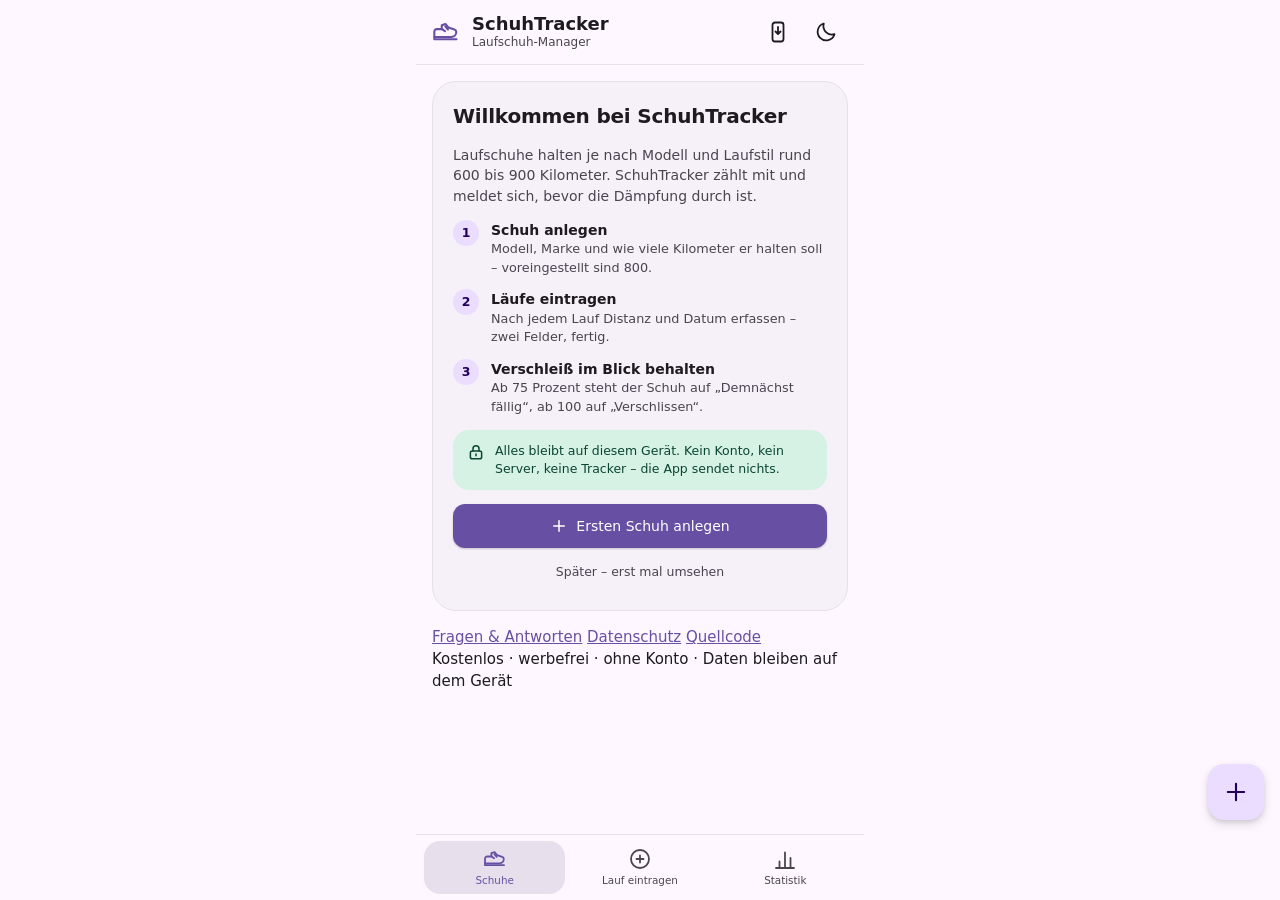
==== commit 9bbcbdfd: "Simplify footer and metadata links Replace the large inline about/FAQ/privacy block on the homepage " ====
--- a/index.html
+++ b/index.html
@@ -14,6 +14,8 @@
 <meta name="robots" content="index, follow, max-image-preview:large">
 <meta name="author" content="RunTrek">
 <link rel="canonical" href="https://manuel-steinberg.github.io/RunTrek/">
+<link rel="privacy-policy" href="./datenschutz.html">
+<link rel="help" href="./faq.html">
 
 <meta property="og:type" content="website">
 <meta property="og:locale" content="de_DE">
@@ -75,57 +77,6 @@
 }
 </script>
 
-<!-- FAQPage: jede Frage steht wortgleich sichtbar im <footer class="about">.
-     Ohne sichtbare Entsprechung ist das Markup laut Google-Richtlinie ungültig. -->
-<script type="application/ld+json">
-{
-  "@context": "https://schema.org",
-  "@type": "FAQPage",
-  "inLanguage": "de",
-  "mainEntity": [
-    {
-      "@type": "Question",
-      "name": "Wie viele Kilometer hält ein Laufschuh?",
-      "acceptedAnswer": {
-        "@type": "Answer",
-        "text": "Als Faustregel gelten 600 bis 900 Kilometer. Die tatsächliche Haltbarkeit hängt von Körpergewicht, Laufstil, Untergrund und Dämpfungsmaterial ab. SchuhTracker ist deshalb pro Schuh einstellbar und startet mit 800 Kilometern als Vorgabe."
-      }
-    },
-    {
-      "@type": "Question",
-      "name": "Werden meine Daten an einen Server gesendet?",
-      "acceptedAnswer": {
-        "@type": "Answer",
-        "text": "Nein. SchuhTracker speichert Schuhe und Läufe ausschließlich im lokalen Speicher deines Browsers. Es gibt kein Konto, keine Anmeldung, keine Cloud und keine Analyse- oder Werbeskripte. Die App lädt ausschließlich ihre eigenen Dateien."
-      }
-    },
-    {
-      "@type": "Question",
-      "name": "Funktioniert SchuhTracker offline?",
-      "acceptedAnswer": {
-        "@type": "Answer",
-        "text": "Ja. Nach dem ersten Aufruf liegt die App im Cache des Browsers und lässt sich als Progressive Web App auf dem Startbildschirm installieren. Danach startet sie auch ohne Internetverbindung."
-      }
-    },
-    {
-      "@type": "Question",
-      "name": "Wie sichere ich meine Daten oder wechsle das Gerät?",
-      "acceptedAnswer": {
-        "@type": "Answer",
-        "text": "Im Bereich Statistik gibt es unter „Daten & Backup“ einen Export als JSON-Datei. Diese Datei lässt sich auf einem anderen Gerät oder in einem anderen Browser wieder einspielen. Zusätzlich gibt es einen CSV-Export für Excel."
-      }
-    },
-    {
-      "@type": "Question",
-      "name": "Was kostet SchuhTracker?",
-      "acceptedAnswer": {
-        "@type": "Answer",
-        "text": "Nichts. Die App ist kostenlos, werbefrei und funktioniert ohne Benutzerkonto."
-      }
-    }
-  ]
-}
-</script>
 </head>
 <body>
 
@@ -400,89 +351,13 @@
     </section>
   </section>
 
-
-  <!-- Eine reine App-Shell hat kaum indexierbaren Text. Dieser Abschnitt trägt
-       ihn nach, beantwortet echte Einstiegsfragen und ist zugleich die
-       Datenschutzerklärung. Sichtbar nur im Schuhe-Tab (siehe app.js). -->
-  <footer class="about" id="about">
-    <h2 class="about__title">Über SchuhTracker</h2>
-
-    <p class="about__text">
-      SchuhTracker ist ein kostenloser Kilometerzähler für Laufschuhe. Du legst deine
-      Paare an, trägst nach jedem Lauf die Distanz ein und siehst pro Schuh den
-      aktuellen Kilometerstand, den Verschleiß in Prozent und die verbleibende
-      Restlaufleistung. Ab 75&nbsp;Prozent wechselt der Schuh auf „Demnächst fällig“,
-      ab 100&nbsp;Prozent auf „Verschlissen“ – früh genug, um Ersatz zu besorgen,
-      bevor Knie und Schienbein die Rechnung schicken.
-    </p>
-    <p class="about__text">
-      Wer mehrere Paare im Wechsel läuft, sortiert sie per Griff in die gewünschte
-      Reihenfolge und schiebt ausgemusterte Schuhe ins Archiv, ohne ihre Historie zu
-      verlieren. Läufe lassen sich mit Datum und Notiz zur Strecke erfassen, die
-      Statistik zeigt Gesamtkilometer, Anzahl der Läufe und die durchschnittliche
-      Distanz. Als installierbare Progressive Web App läuft SchuhTracker auf Android,
-      iOS, Windows, macOS und Linux – auch ohne Internetverbindung.
-    </p>
-
-    <h3 class="about__subtitle">Häufige Fragen</h3>
-
-    <details class="faq">
-      <summary class="faq__q">Wie viele Kilometer hält ein Laufschuh?</summary>
-      <p class="faq__a">Als Faustregel gelten 600 bis 900 Kilometer. Die tatsächliche
-      Haltbarkeit hängt von Körpergewicht, Laufstil, Untergrund und Dämpfungsmaterial ab.
-      SchuhTracker ist deshalb pro Schuh einstellbar und startet mit 800 Kilometern als
-      Vorgabe.</p>
-    </details>
-
-    <details class="faq">
-      <summary class="faq__q">Werden meine Daten an einen Server gesendet?</summary>
-      <p class="faq__a">Nein. SchuhTracker speichert Schuhe und Läufe ausschließlich im
-      lokalen Speicher deines Browsers. Es gibt kein Konto, keine Anmeldung, keine Cloud
-      und keine Analyse- oder Werbeskripte. Die App lädt ausschließlich ihre eigenen
-      Dateien.</p>
-    </details>
-
-    <details class="faq">
-      <summary class="faq__q">Funktioniert SchuhTracker offline?</summary>
-      <p class="faq__a">Ja. Nach dem ersten Aufruf liegt die App im Cache des Browsers und
-      lässt sich als Progressive Web App auf dem Startbildschirm installieren. Danach
-      startet sie auch ohne Internetverbindung.</p>
-    </details>
-
-    <details class="faq">
-      <summary class="faq__q">Wie sichere ich meine Daten oder wechsle das Gerät?</summary>
-      <p class="faq__a">Im Bereich Statistik gibt es unter „Daten &amp; Backup“ einen Export
-      als JSON-Datei. Diese Datei lässt sich auf einem anderen Gerät oder in einem anderen
-      Browser wieder einspielen. Zusätzlich gibt es einen CSV-Export für Excel.</p>
-    </details>
-
-    <details class="faq">
-      <summary class="faq__q">Was kostet SchuhTracker?</summary>
-      <p class="faq__a">Nichts. Die App ist kostenlos, werbefrei und funktioniert ohne
-      Benutzerkonto.</p>
-    </details>
-
-    <h3 class="about__subtitle" id="datenschutz">Datenschutz</h3>
-    <p class="about__text">
-      SchuhTracker verarbeitet keine personenbezogenen Daten auf einem Server – es gibt
-      keinen. Alles, was du einträgst, liegt im <code>localStorage</code> deines Browsers
-      unter den Schlüsseln <code>schuh_tracker_data</code> und
-      <code>schuh_tracker_theme</code> und verlässt dein Gerät nur, wenn du selbst ein
-      Backup exportierst. Es werden keine Cookies gesetzt, keine Tracker geladen und keine
-      Schriften, Skripte oder Bilder von fremden Servern nachgeladen; die Seite nutzt
-      ausschließlich die Systemschrift deines Geräts.
-    </p>
-    <p class="about__text">
-      Unter „Daten &amp; Backup“ im Bereich Statistik kannst du sämtliche gespeicherten
-      Einträge jederzeit exportieren oder unwiderruflich löschen. Technisch bedingt sieht
-      der Hoster dieser Seite – wie bei jedem Aufruf einer Website – deine IP-Adresse und
-      deinen Browsertyp; darauf hat die App selbst keinen Einfluss.
-    </p>
-
-    <p class="about__meta">
-      Kostenlos · werbefrei · quelloffen ·
-      <a href="https://github.com/Manuel-Steinberg/RunTrek" rel="noopener">Quellcode auf GitHub</a>
-    </p>
+  <footer class="site-foot">
+    <nav class="site-foot__nav" aria-label="Weitere Informationen">
+      <a href="./faq.html">Fragen &amp; Antworten</a>
+      <a href="./datenschutz.html">Datenschutz</a>
+      <a href="https://github.com/Manuel-Steinberg/RunTrek" rel="noopener">Quellcode</a>
+    </nav>
+    <p class="site-foot__meta">Kostenlos · werbefrei · ohne Konto · Daten bleiben auf dem Gerät</p>
   </footer>
 
 </main>
--- a/assets/css/app.css
+++ b/assets/css/app.css
@@ -771,6 +771,12 @@
   background: var(--surface-1);
 }
 .faq__q {
+  /* Flex statt float: sonst rutscht der Marker bei zweizeiligen Fragen
+     unter den Text. */
+  display: flex;
+  align-items: center;
+  justify-content: space-between;
+  gap: 12px;
   padding: 11px 14px;
   font-size: 0.82rem;
   font-weight: 600;
@@ -782,8 +788,8 @@
 .faq__q::-webkit-details-marker { display: none; }
 .faq__q::after {
   content: "+";
-  float: right;
-  margin-left: 10px;
+  flex: none;
+  font-size: 1.1em;
   font-weight: 400;
   color: var(--on-surface-variant);
 }
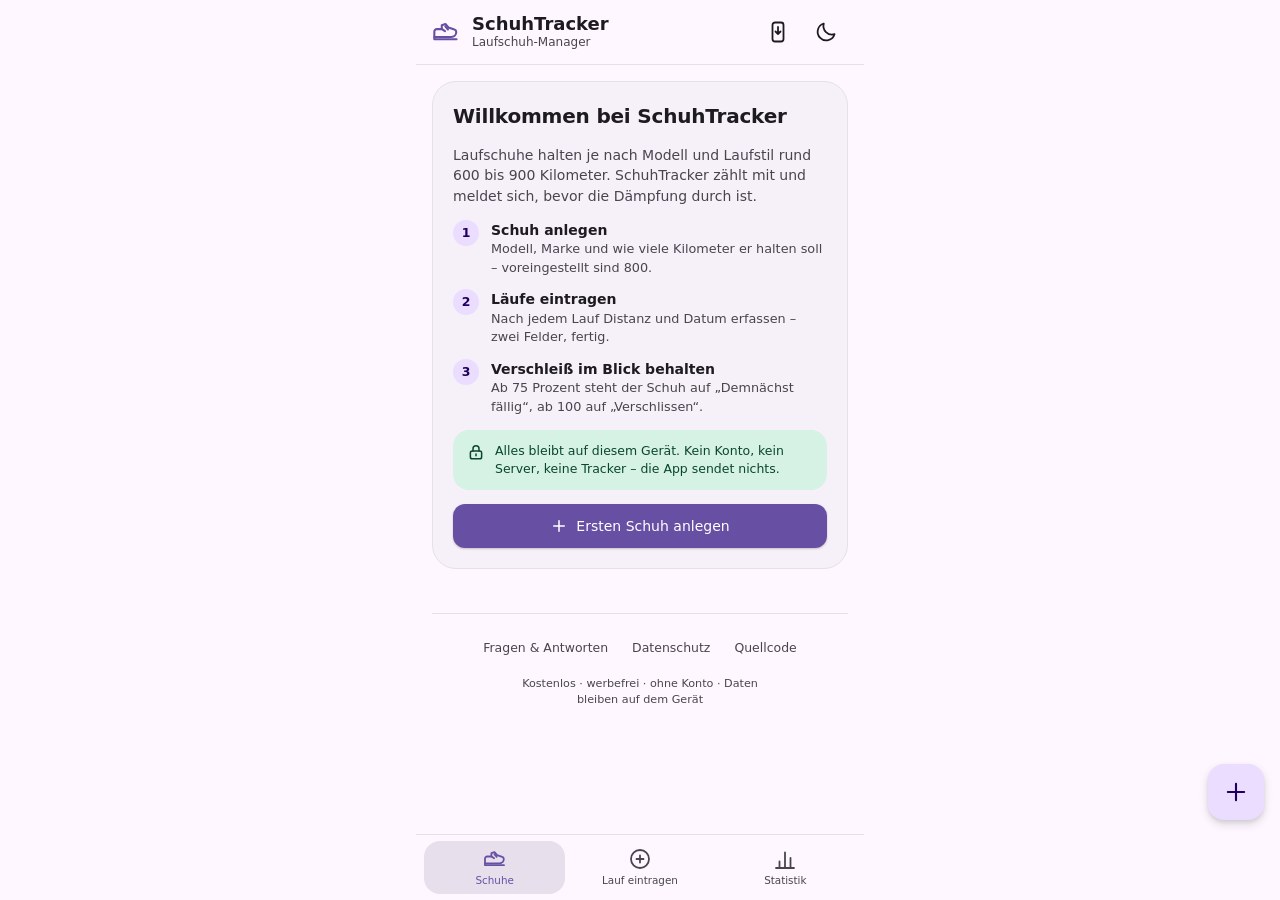
==== commit 618f7b14: "Split FAQ and privacy into pages This change moves the FAQ and privacy policy out of the app shell i" ====
--- a/index.html
+++ b/index.html
@@ -196,15 +196,10 @@
         <span>Alles bleibt auf diesem Gerät. Kein Konto, kein Server, keine Tracker – die App sendet nichts.</span>
       </p>
 
-      <div class="onboarding__actions">
-        <button type="button" class="btn btn--filled btn--block" id="onboarding-start">
-          <svg class="icon icon--sm" aria-hidden="true"><use href="#i-plus"/></svg>
-          Ersten Schuh anlegen
-        </button>
-        <button type="button" class="btn btn--small onboarding__skip" id="onboarding-skip">
-          Später – erst mal umsehen
-        </button>
-      </div>
+      <button type="button" class="btn btn--filled btn--block" id="onboarding-start">
+        <svg class="icon icon--sm" aria-hidden="true"><use href="#i-plus"/></svg>
+        Ersten Schuh anlegen
+      </button>
     </section>
 
     <div class="panel__head" id="shoes-head">
--- a/assets/css/app.css
+++ b/assets/css/app.css
@@ -251,6 +251,9 @@
   background: transparent;
   font-size: 0.875rem;
   font-weight: 500;
+  /* .btn wird auch auf <a> benutzt (Unterseiten) - ohne das bleibt die
+     Unterstreichung des Browsers stehen. */
+  text-decoration: none;
   cursor: pointer;
   transition: background-color 0.15s, opacity 0.15s, border-color 0.15s;
 }
@@ -725,10 +728,6 @@
 }
 .onboarding__privacy > .icon { flex: none; margin-top: 1px; }
 
-.onboarding__actions { display: grid; gap: 6px; }
-.onboarding__skip { color: var(--on-surface-variant); }
-.onboarding__skip:hover { background: var(--surface-variant); }
-
 /* ---------- Notice ---------- */
 .notice {
   display: grid;
@@ -743,58 +742,105 @@
 
 .rule { width: 100%; height: 1px; margin: 2px 0; border: 0; background: var(--surface-variant); }
 
-/* ---------- Über / FAQ / Datenschutz ---------- */
-.about {
-  display: grid;
-  gap: 12px;
-  margin-top: 32px;
-  padding-top: 24px;
+/* ---------- Fussbereich (App und Unterseiten) ---------- */
+.site-foot {
+  display: grid;
+  gap: 10px;
+  justify-items: center;
+  margin-top: 28px;
+  padding-top: 16px;
   border-top: 1px solid var(--surface-variant);
+  text-align: center;
+}
+/* In index.html steckt der Fuss in .main und erbt dessen Breite; auf den
+   Unterseiten steht er frei und braucht die Begrenzung selbst. */
+.page .site-foot {
+  width: 100%;
+  max-width: var(--page);
+  margin-inline: auto;
+  padding: 16px 16px calc(24px + env(safe-area-inset-bottom));
+}
+.site-foot__nav {
+  display: flex;
+  flex-wrap: wrap;
+  justify-content: center;
+  gap: 2px 8px;
+}
+.site-foot__nav a {
+  display: inline-flex;
+  align-items: center;
+  min-height: 36px;
+  padding-inline: 8px;
+  border-radius: 8px;
   color: var(--on-surface-variant);
-  font-size: 0.8rem;
-}
-.about__title { font-size: 1rem; font-weight: 700; color: var(--on-surface); }
-.about__subtitle { margin-top: 12px; font-size: 0.9rem; font-weight: 600; color: var(--on-surface); }
-.about__text { line-height: 1.6; }
-.about code {
+  font-size: 0.78rem;
+  font-weight: 500;
+  text-decoration: none;
+}
+.site-foot__nav a:hover { color: var(--primary); background: var(--surface-variant); }
+.site-foot__meta { max-width: 34ch; font-size: 0.7rem; color: var(--on-surface-variant); }
+
+/* ---------- Unterseiten (FAQ, Datenschutz) ---------- */
+.page__bar {
+  position: sticky;
+  top: 0;
+  z-index: 30;
+  width: 100%;
+  max-width: var(--page);
+  margin-inline: auto;
+  padding: 6px 12px;
+  padding-top: calc(6px + env(safe-area-inset-top));
+  background: var(--surface);
+  border-bottom: 1px solid var(--surface-variant);
+}
+.page__back {
+  display: inline-flex;
+  align-items: center;
+  gap: 6px;
+  min-height: 44px;
+  padding-inline: 6px;
+  border-radius: 8px;
+  color: var(--primary);
+  font-size: 0.875rem;
+  font-weight: 500;
+  text-decoration: none;
+}
+.page__back:hover { background: var(--surface-variant); }
+
+.page__main {
+  flex: 1;
+  display: grid;
+  align-content: start;
+  gap: 22px;
+  width: 100%;
+  max-width: var(--page);
+  margin-inline: auto;
+  padding: 20px 16px 8px;
+}
+.page__title { font-size: 1.5rem; font-weight: 700; letter-spacing: -0.015em; }
+.page__lead { font-size: 0.95rem; line-height: 1.6; color: var(--on-surface-variant); }
+
+.page__section { display: grid; gap: 8px; }
+.page__h2 { font-size: 1rem; font-weight: 700; }
+.page__text { font-size: 0.875rem; line-height: 1.65; color: var(--on-surface-variant); }
+.page__list {
+  display: grid;
+  gap: 6px;
+  margin: 0;
+  padding-left: 20px;
+  font-size: 0.875rem;
+  line-height: 1.6;
+  color: var(--on-surface-variant);
+}
+.page__cta { margin-top: 4px; }
+
+.page code {
   padding: 1px 5px;
   border-radius: 5px;
   background: var(--surface-2);
   font-size: 0.92em;
   overflow-wrap: anywhere;
 }
-.about__meta { margin-top: 8px; font-size: 0.72rem; }
-
-.faq {
-  border: 1px solid var(--surface-variant);
-  border-radius: var(--radius-m);
-  background: var(--surface-1);
-}
-.faq__q {
-  /* Flex statt float: sonst rutscht der Marker bei zweizeiligen Fragen
-     unter den Text. */
-  display: flex;
-  align-items: center;
-  justify-content: space-between;
-  gap: 12px;
-  padding: 11px 14px;
-  font-size: 0.82rem;
-  font-weight: 600;
-  color: var(--on-surface);
-  cursor: pointer;
-  list-style: none;
-}
-/* Eigener Marker: das UA-Dreieck lässt sich sonst nicht mittig ausrichten. */
-.faq__q::-webkit-details-marker { display: none; }
-.faq__q::after {
-  content: "+";
-  flex: none;
-  font-size: 1.1em;
-  font-weight: 400;
-  color: var(--on-surface-variant);
-}
-.faq[open] .faq__q::after { content: "−"; }
-.faq__a { padding: 0 14px 13px; line-height: 1.6; }
 
 /* ---------- Motion ---------- */
 @media (prefers-reduced-motion: reduce) {
